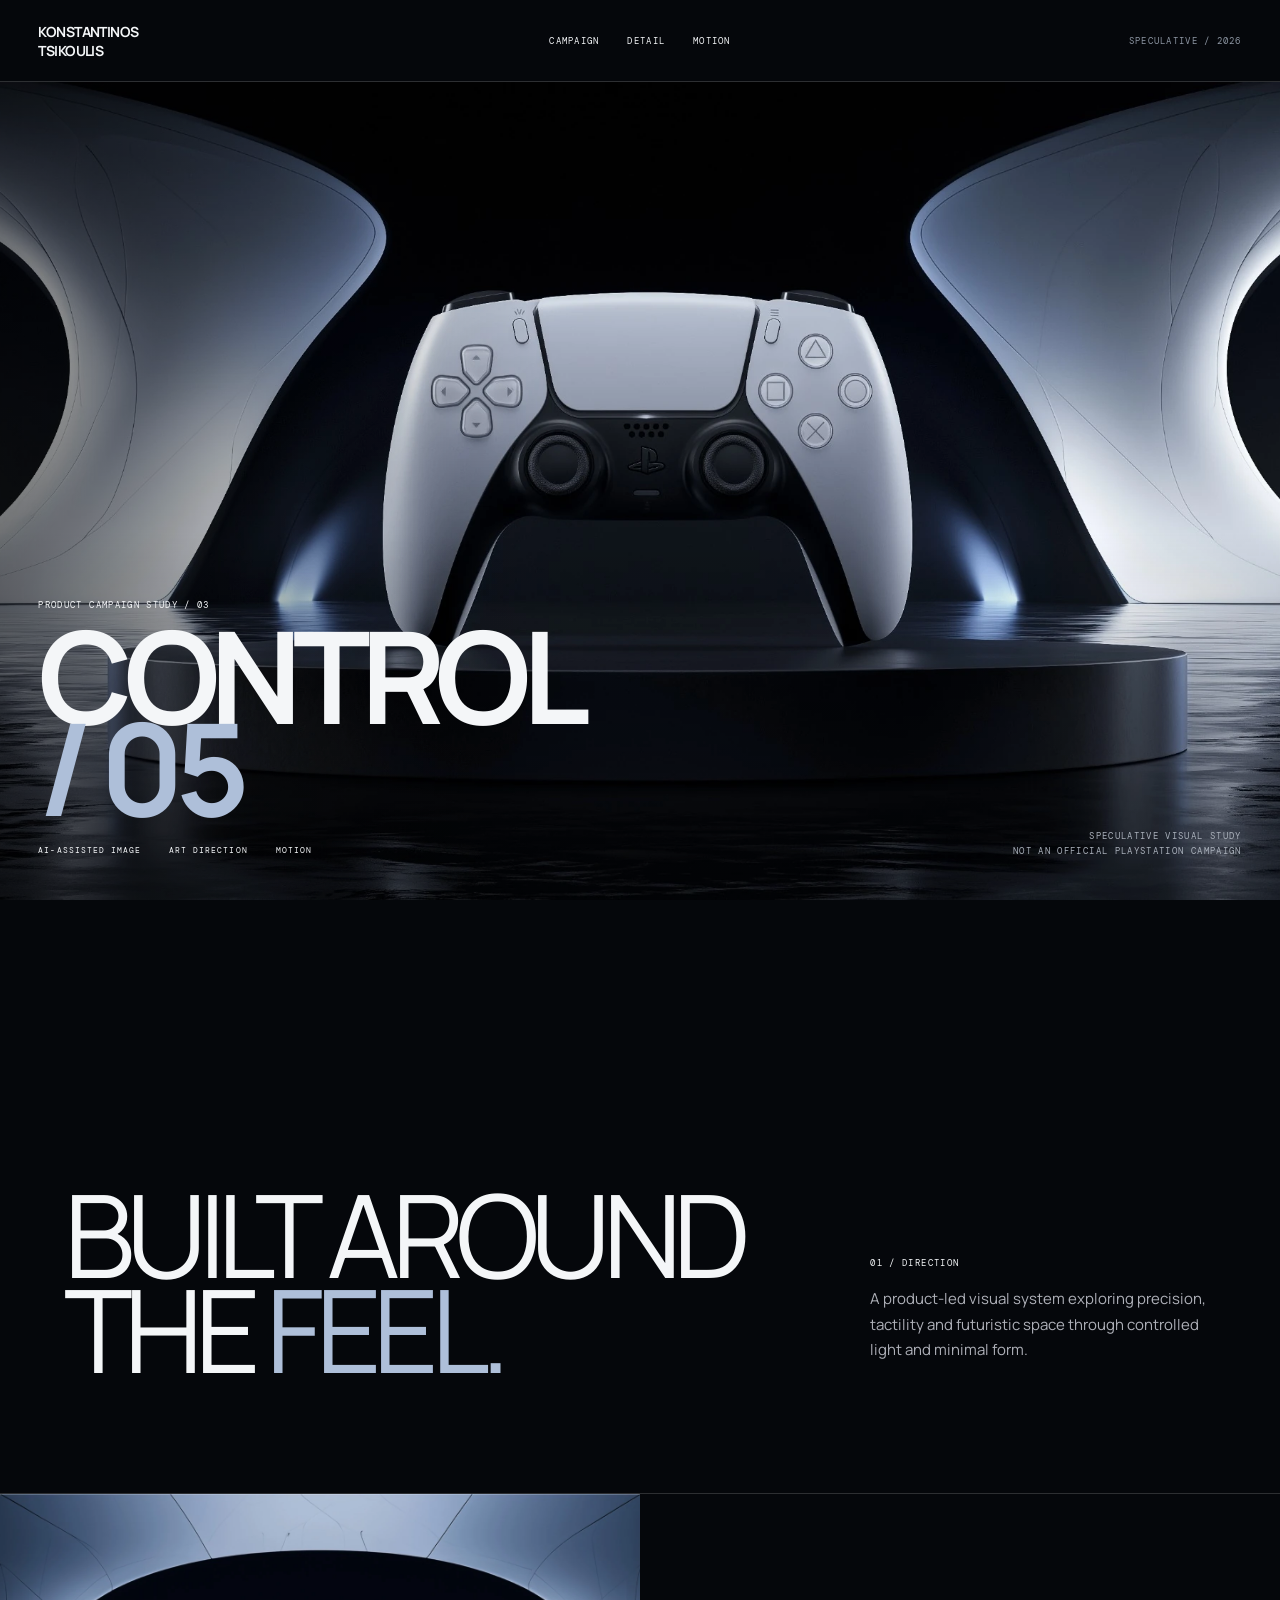
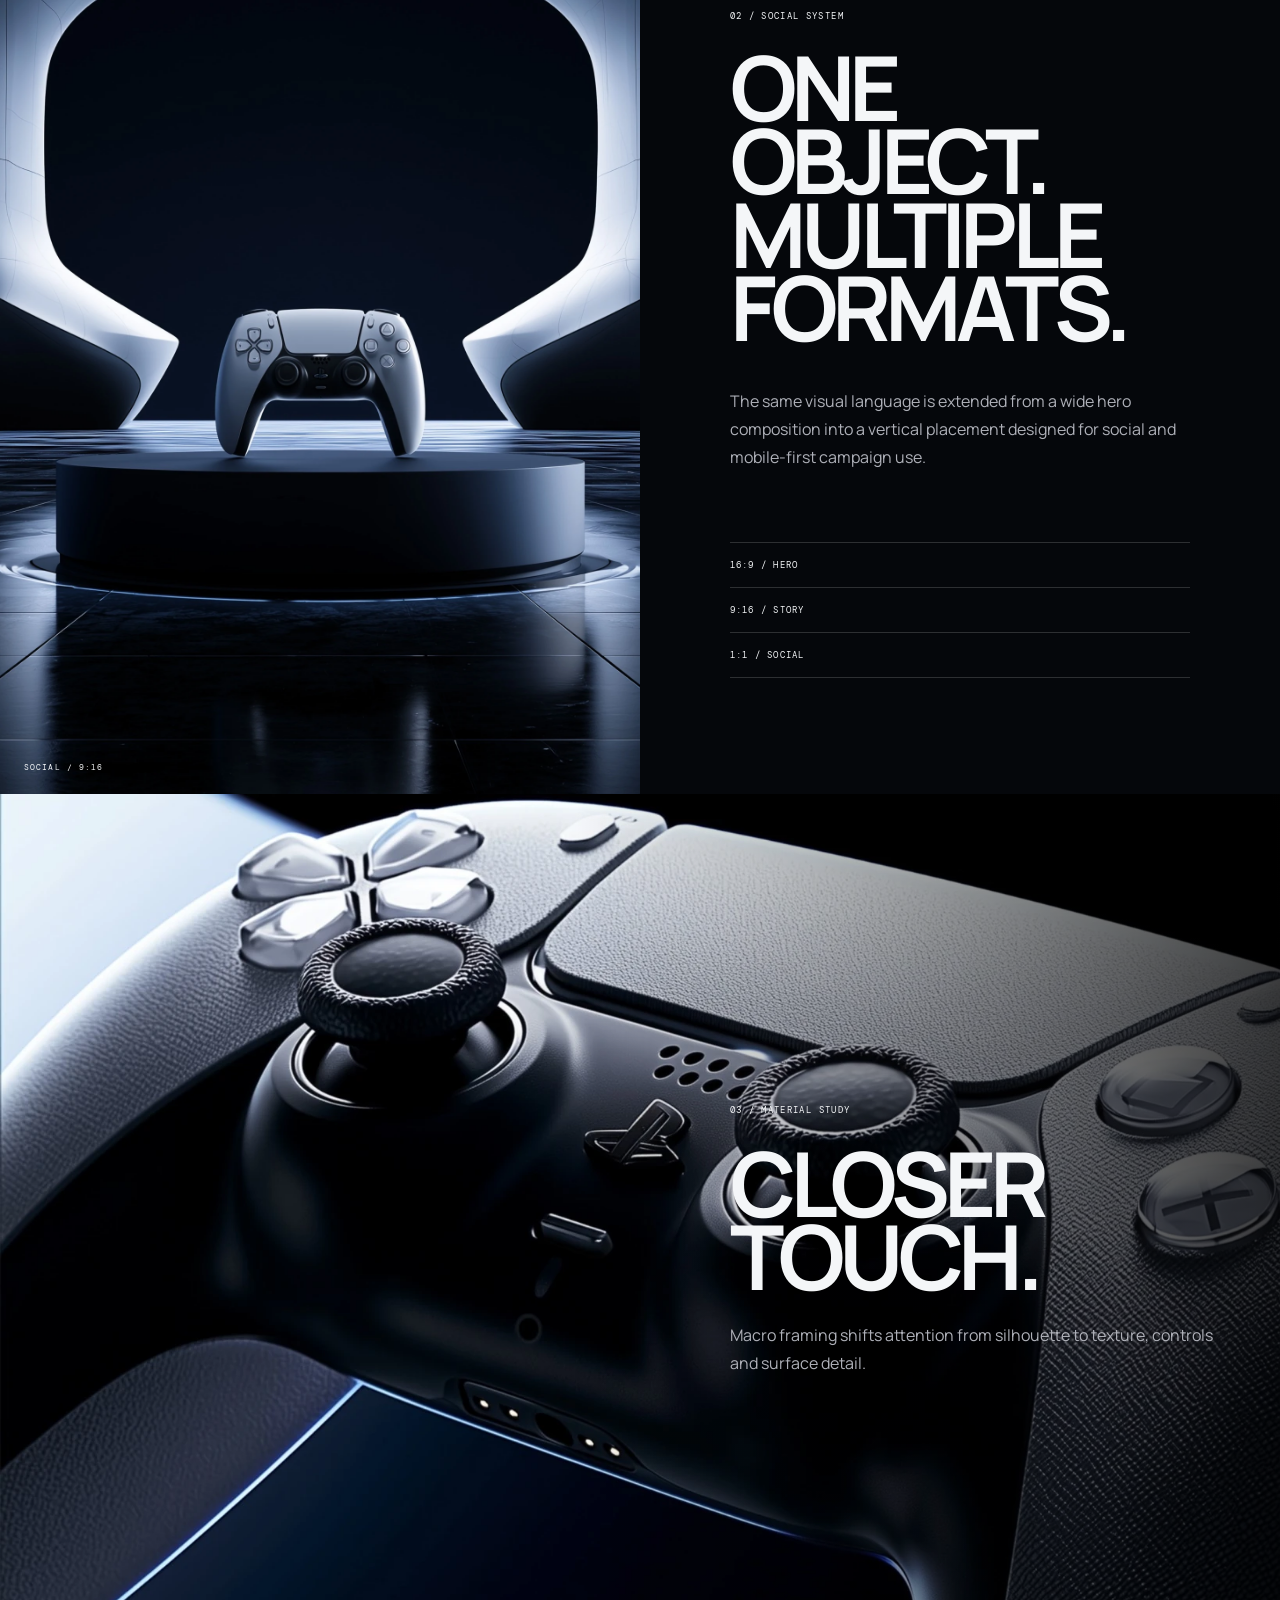
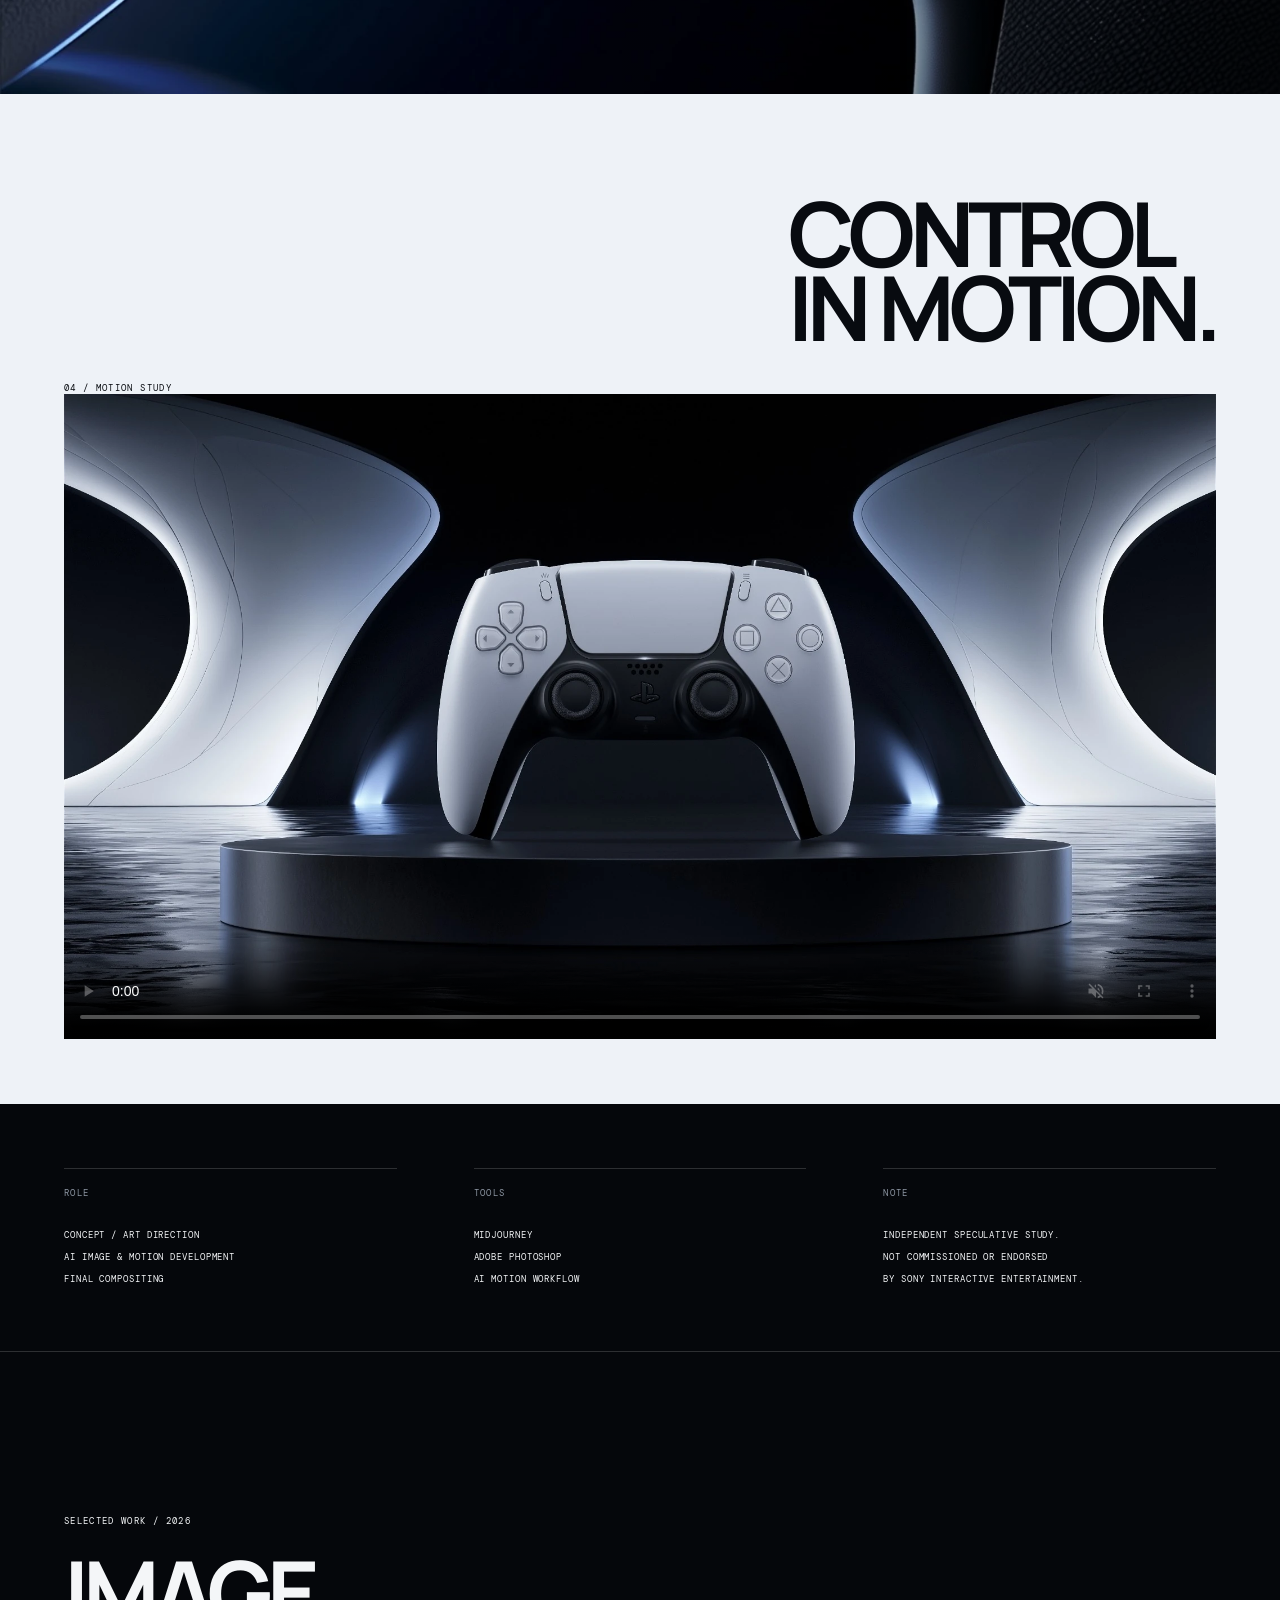
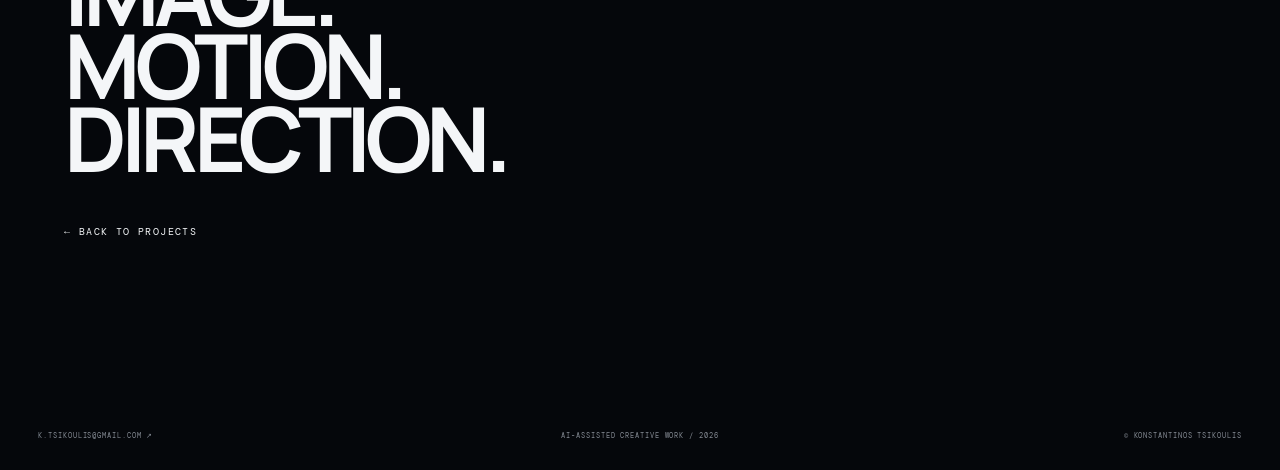
==== dualsense-concept/index.html @ a053d30a "Add files via upload" ====
<!doctype html><html lang="en"><head><meta charset="utf-8"><meta name="viewport" content="width=device-width,initial-scale=1"><title>CONTROL / 05 — Konstantinos Tsikoulis</title><meta name="description" content="CONTROL / 05 — speculative AI-assisted product campaign study by Konstantinos Tsikoulis."><meta name="theme-color" content="#05070b"><link rel="preconnect" href="https://fonts.googleapis.com"><link rel="preconnect" href="https://fonts.gstatic.com" crossorigin><link href="https://fonts.googleapis.com/css2?family=DM+Mono:wght@300;400;500&family=Manrope:wght@400;500;600;700&display=swap" rel="stylesheet"><link rel="stylesheet" href="style.css"></head><body>
<header><a class="brand" href="../"><b>KONSTANTINOS</b><b>TSIKOULIS</b></a><nav><a href="#campaign">CAMPAIGN</a><a href="#detail">DETAIL</a><a href="#motion">MOTION</a></nav><span>SPECULATIVE / 2026</span></header>
<main><section class="hero" id="campaign"><img src="assets/hero.webp" alt="Controller product campaign concept"><div class="shade"></div><div class="hero-copy"><p>PRODUCT CAMPAIGN STUDY / 03</p><h1>CONTROL<br><i>/ 05</i></h1><div class="hero-meta"><span>AI-ASSISTED IMAGE</span><span>ART DIRECTION</span><span>MOTION</span></div></div><div class="side-note">SPECULATIVE VISUAL STUDY<br>NOT AN OFFICIAL PLAYSTATION CAMPAIGN</div></section>
<section class="manifesto"><p>BUILT AROUND<br>THE <em>FEEL.</em></p><div><span>01 / DIRECTION</span><p>A product-led visual system exploring precision, tactility and futuristic space through controlled light and minimal form.</p></div></section>
<section class="split" id="detail"><div class="vertical"><img src="assets/vertical.webp" alt="Vertical controller campaign composition"><div class="label">SOCIAL / 9:16</div></div><div class="detail-copy"><span>02 / SOCIAL SYSTEM</span><h2>ONE OBJECT.<br>MULTIPLE<br>FORMATS.</h2><p>The same visual language is extended from a wide hero composition into a vertical placement designed for social and mobile-first campaign use.</p><div class="rules"><b>16:9 / HERO</b><b>9:16 / STORY</b><b>1:1 / SOCIAL</b></div></div></section>
<section class="macro"><img src="assets/macro.webp" alt="Macro controller detail"><div class="macro-copy"><span>03 / MATERIAL STUDY</span><h2>CLOSER<br>TOUCH.</h2><p>Macro framing shifts attention from silhouette to texture, controls and surface detail.</p></div></section>
<section class="motion" id="motion"><div class="motion-head"><span>04 / MOTION STUDY</span><h2>CONTROL<br>IN MOTION.</h2></div><video autoplay muted loop playsinline controls poster="assets/hero.webp"><source src="assets/motion.mp4" type="video/mp4"></video></section>
<section class="credits"><div><span>ROLE</span><b>CONCEPT / ART DIRECTION<br>AI IMAGE &amp; MOTION DEVELOPMENT<br>FINAL COMPOSITING</b></div><div><span>TOOLS</span><b>MIDJOURNEY<br>ADOBE PHOTOSHOP<br>AI MOTION WORKFLOW</b></div><div><span>NOTE</span><b>INDEPENDENT SPECULATIVE STUDY.<br>NOT COMMISSIONED OR ENDORSED<br>BY SONY INTERACTIVE ENTERTAINMENT.</b></div></section>
<section class="next"><span>SELECTED WORK / 2026</span><h2>IMAGE.<br>MOTION.<br>DIRECTION.</h2><a href="../">← BACK TO PROJECTS</a></section></main>
<footer><a href="mailto:k.tsikoulis@gmail.com">K.TSIKOULIS@GMAIL.COM ↗</a><span>AI-ASSISTED CREATIVE WORK / 2026</span><span>© KONSTANTINOS TSIKOULIS</span></footer></body></html>
---- dualsense-concept/style.css ----
:root{--bg:#05070b;--fg:#f4f6f8;--muted:#8d96a3;--line:rgba(255,255,255,.16);--mono:'DM Mono',monospace;--sans:'Manrope',sans-serif}*{box-sizing:border-box}html{scroll-behavior:smooth}body{margin:0;background:var(--bg);color:var(--fg);font-family:var(--sans)}a{color:inherit;text-decoration:none}img,video{display:block;width:100%}header{height:82px;padding:0 3vw;display:grid;grid-template-columns:1fr auto 1fr;align-items:center;border-bottom:1px solid var(--line);font:9px var(--mono);letter-spacing:.14em;position:relative;z-index:4}.brand{line-height:.86;font:700 14px var(--sans);letter-spacing:-.04em}.brand b{display:block}nav{display:flex;gap:28px}header>span{text-align:right;color:var(--muted)}.hero{height:calc(100svh - 82px);min-height:650px;position:relative;overflow:hidden}.hero>img{height:100%;object-fit:cover}.shade{position:absolute;inset:0;background:linear-gradient(90deg,rgba(0,0,0,.52),transparent 42%),linear-gradient(0deg,rgba(0,0,0,.36),transparent 45%)}.hero-copy{position:absolute;left:3vw;bottom:5vh}.hero-copy p,.side-note,.manifesto span,.detail-copy>span,.macro-copy span,.motion-head span,.credits span,.next span{font:9px var(--mono);letter-spacing:.15em}.hero-copy h1{font-size:clamp(78px,10vw,190px);line-height:.72;letter-spacing:-.075em;margin:18px 0 32px}.hero-copy h1 i{font-style:normal;color:#aebfd9}.hero-meta{display:flex;gap:28px;font:8px var(--mono);letter-spacing:.13em}.side-note{position:absolute;right:3vw;bottom:4.5vh;text-align:right;color:#aab1bb;line-height:1.7}.manifesto{min-height:66vh;padding:9vw 5vw;display:grid;grid-template-columns:1.4fr .6fr;align-items:end;border-bottom:1px solid var(--line)}.manifesto>p{font-size:clamp(62px,9vw,160px);line-height:.83;letter-spacing:-.075em;margin:0}.manifesto em{font-style:normal;color:#aebfd9}.manifesto>div{max-width:410px}.manifesto>div p{font-size:15px;line-height:1.7;color:#aeb0b8}.split{display:grid;grid-template-columns:1fr 1fr;min-height:100vh}.vertical{position:relative;background:#0c1017;overflow:hidden}.vertical img{height:100%;object-fit:cover}.label{position:absolute;left:24px;bottom:22px;font:8px var(--mono);letter-spacing:.14em}.detail-copy{padding:9vw 7vw;display:flex;flex-direction:column;justify-content:center}.detail-copy h2,.macro-copy h2,.motion-head h2,.next h2{font-size:clamp(58px,7vw,130px);line-height:.82;letter-spacing:-.065em;margin:28px 0}.detail-copy p,.macro-copy p{max-width:520px;color:#aeb0b8;line-height:1.75}.rules{margin-top:55px;border-top:1px solid var(--line);display:grid}.rules b{padding:16px 0;border-bottom:1px solid var(--line);font:9px var(--mono);letter-spacing:.14em}.macro{height:100svh;min-height:650px;position:relative;overflow:hidden}.macro img{height:100%;object-fit:cover}.macro:after{content:'';position:absolute;inset:0;background:linear-gradient(90deg,transparent 45%,rgba(0,0,0,.76))}.macro-copy{position:absolute;z-index:2;right:5vw;top:50%;transform:translateY(-50%);width:min(38vw,520px)}.motion{padding:8vw 5vw 5vw;background:#eef2f7;color:#080b10}.motion-head{display:flex;justify-content:space-between;align-items:end}.motion-head h2{margin:0 0 4vw}.motion video{max-height:78vh;object-fit:cover;background:#000}.credits{padding:5vw;display:grid;grid-template-columns:repeat(3,1fr);gap:6vw;border-bottom:1px solid var(--line)}.credits div{border-top:1px solid var(--line);padding-top:18px}.credits span{display:block;color:var(--muted);margin-bottom:22px}.credits b{font:9px/1.8 var(--mono);letter-spacing:.1em}.next{min-height:72vh;padding:8vw 5vw;display:flex;flex-direction:column;justify-content:center}.next h2{margin:28px 0 50px}.next a{font:10px var(--mono);letter-spacing:.14em}footer{height:70px;padding:0 3vw;display:grid;grid-template-columns:1fr auto 1fr;align-items:center;font:7px var(--mono);letter-spacing:.13em;color:#858b94}footer span:last-child{text-align:right}@media(max-width:800px){header{height:68px;padding:0 16px;grid-template-columns:1fr auto}nav{display:none}header>span{font-size:7px}.hero{height:calc(100svh - 68px);min-height:560px}.hero>img{object-position:center}.hero-copy{left:18px;bottom:28px}.hero-copy h1{font-size:22vw}.hero-meta{gap:12px;flex-wrap:wrap}.side-note{display:none}.manifesto{grid-template-columns:1fr;gap:60px;padding:90px 18px}.manifesto>p{font-size:17vw}.split{grid-template-columns:1fr}.vertical{height:100svh}.detail-copy{padding:90px 20px}.macro{height:85svh}.macro:after{background:linear-gradient(0deg,rgba(0,0,0,.8),transparent 65%)}.macro-copy{left:20px;right:20px;top:auto;bottom:35px;transform:none;width:auto}.motion{padding:80px 16px 40px}.motion-head{display:block}.credits{grid-template-columns:1fr;padding:70px 20px;gap:50px}.next{padding:90px 20px}.next h2{font-size:17vw}footer{height:auto;padding:22px 16px;grid-template-columns:1fr;gap:10px}footer span:last-child{text-align:left}}
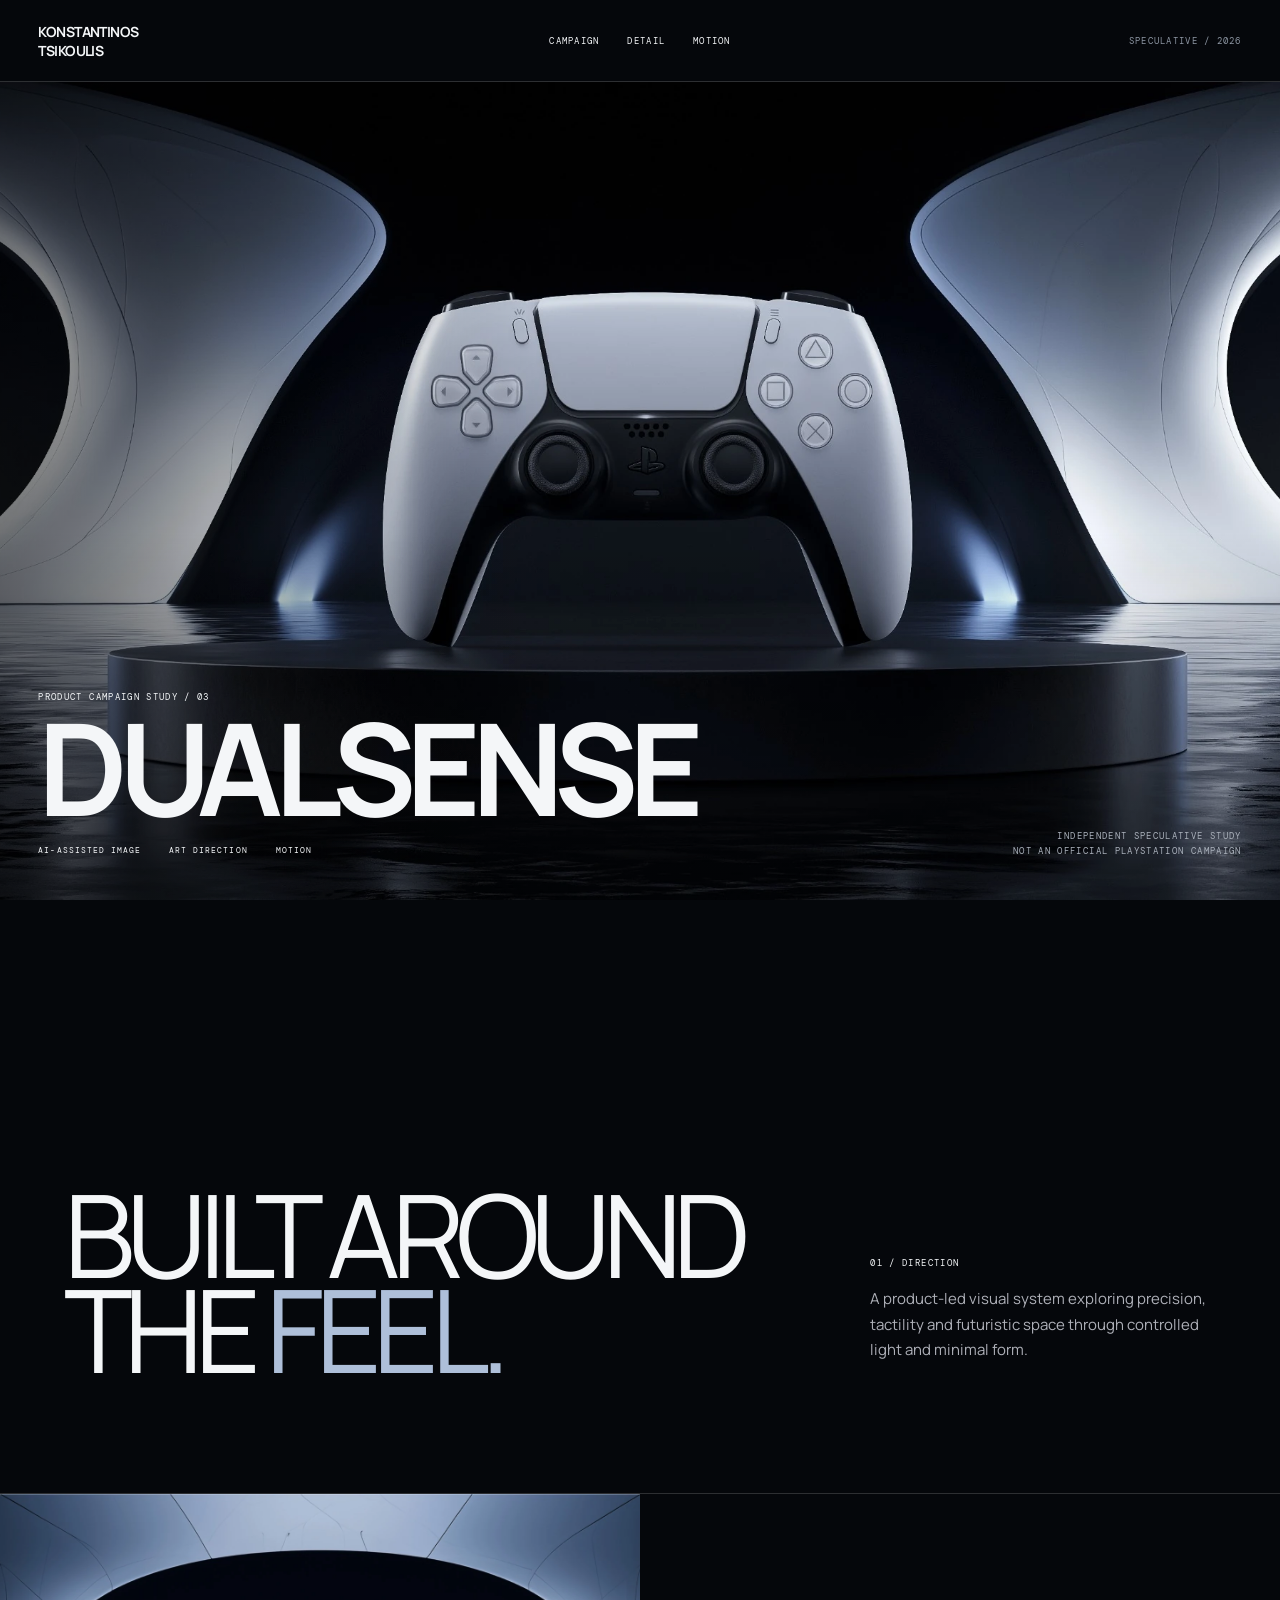
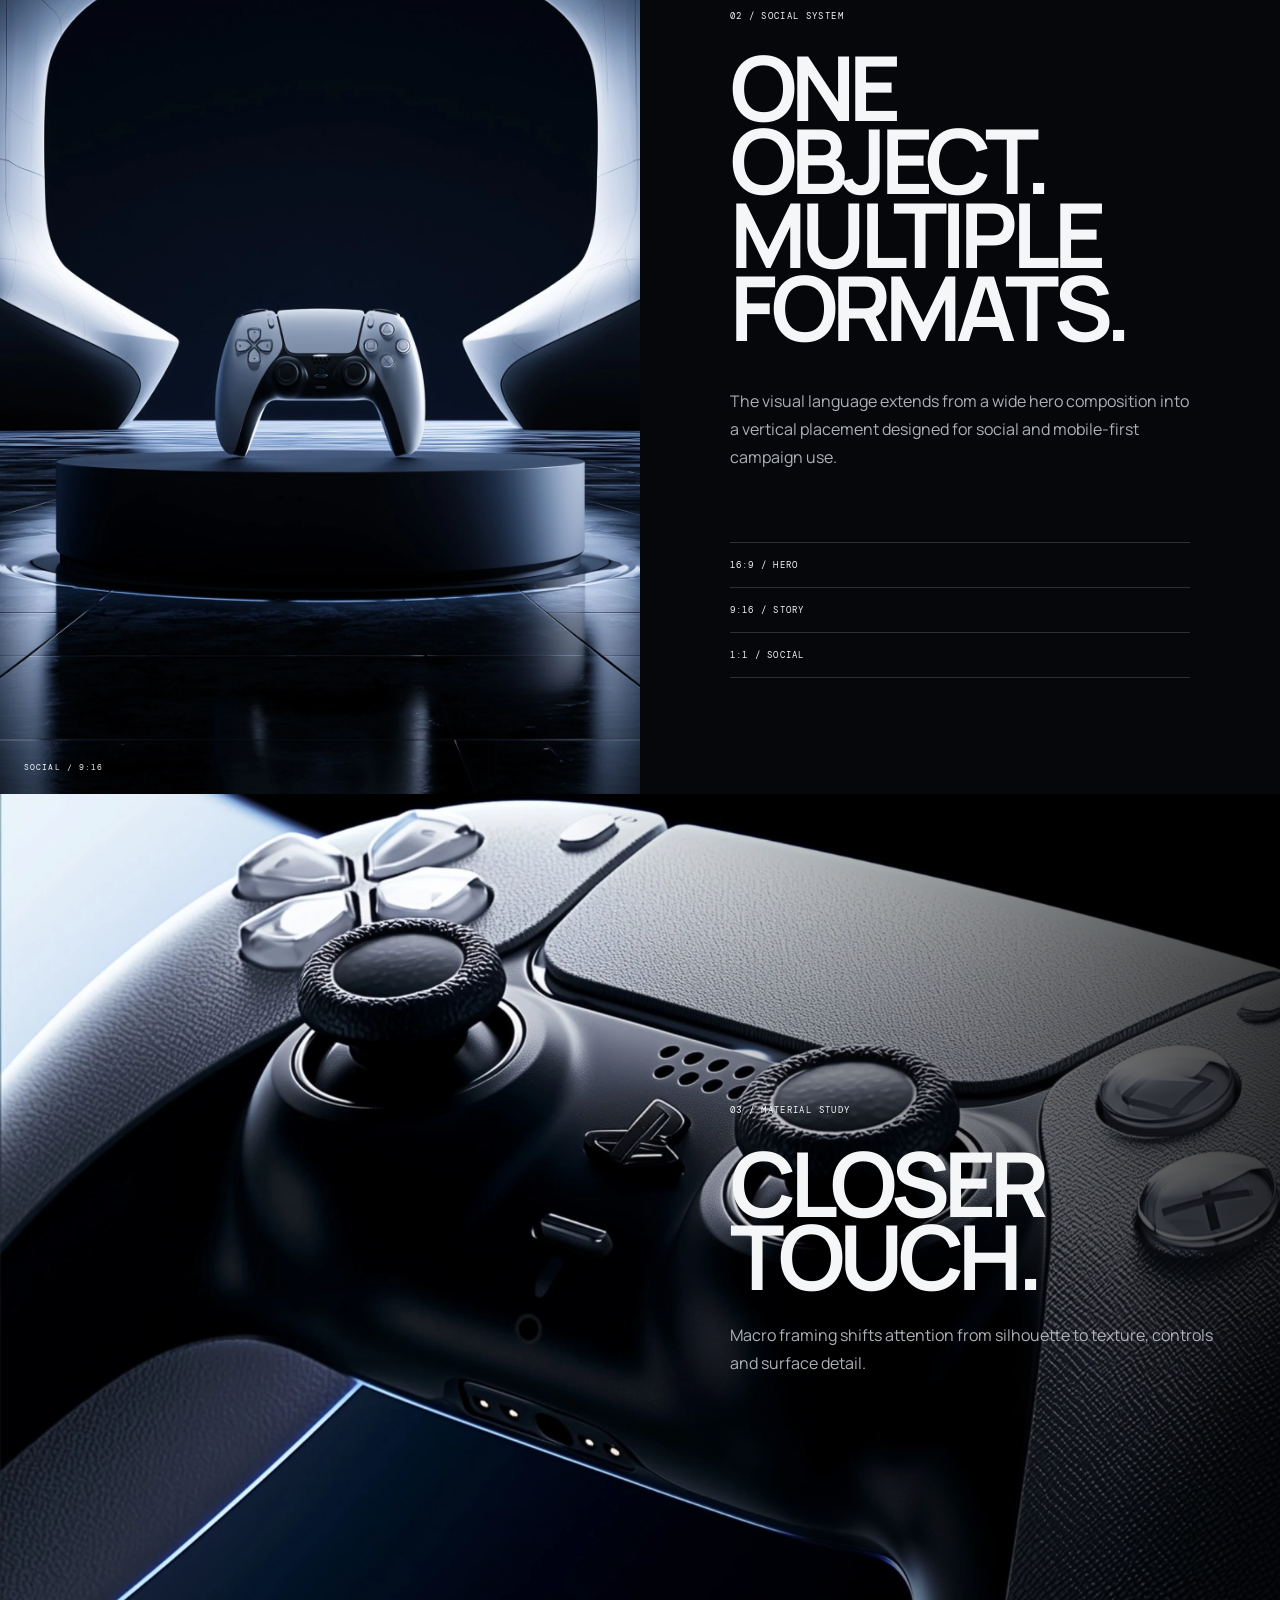
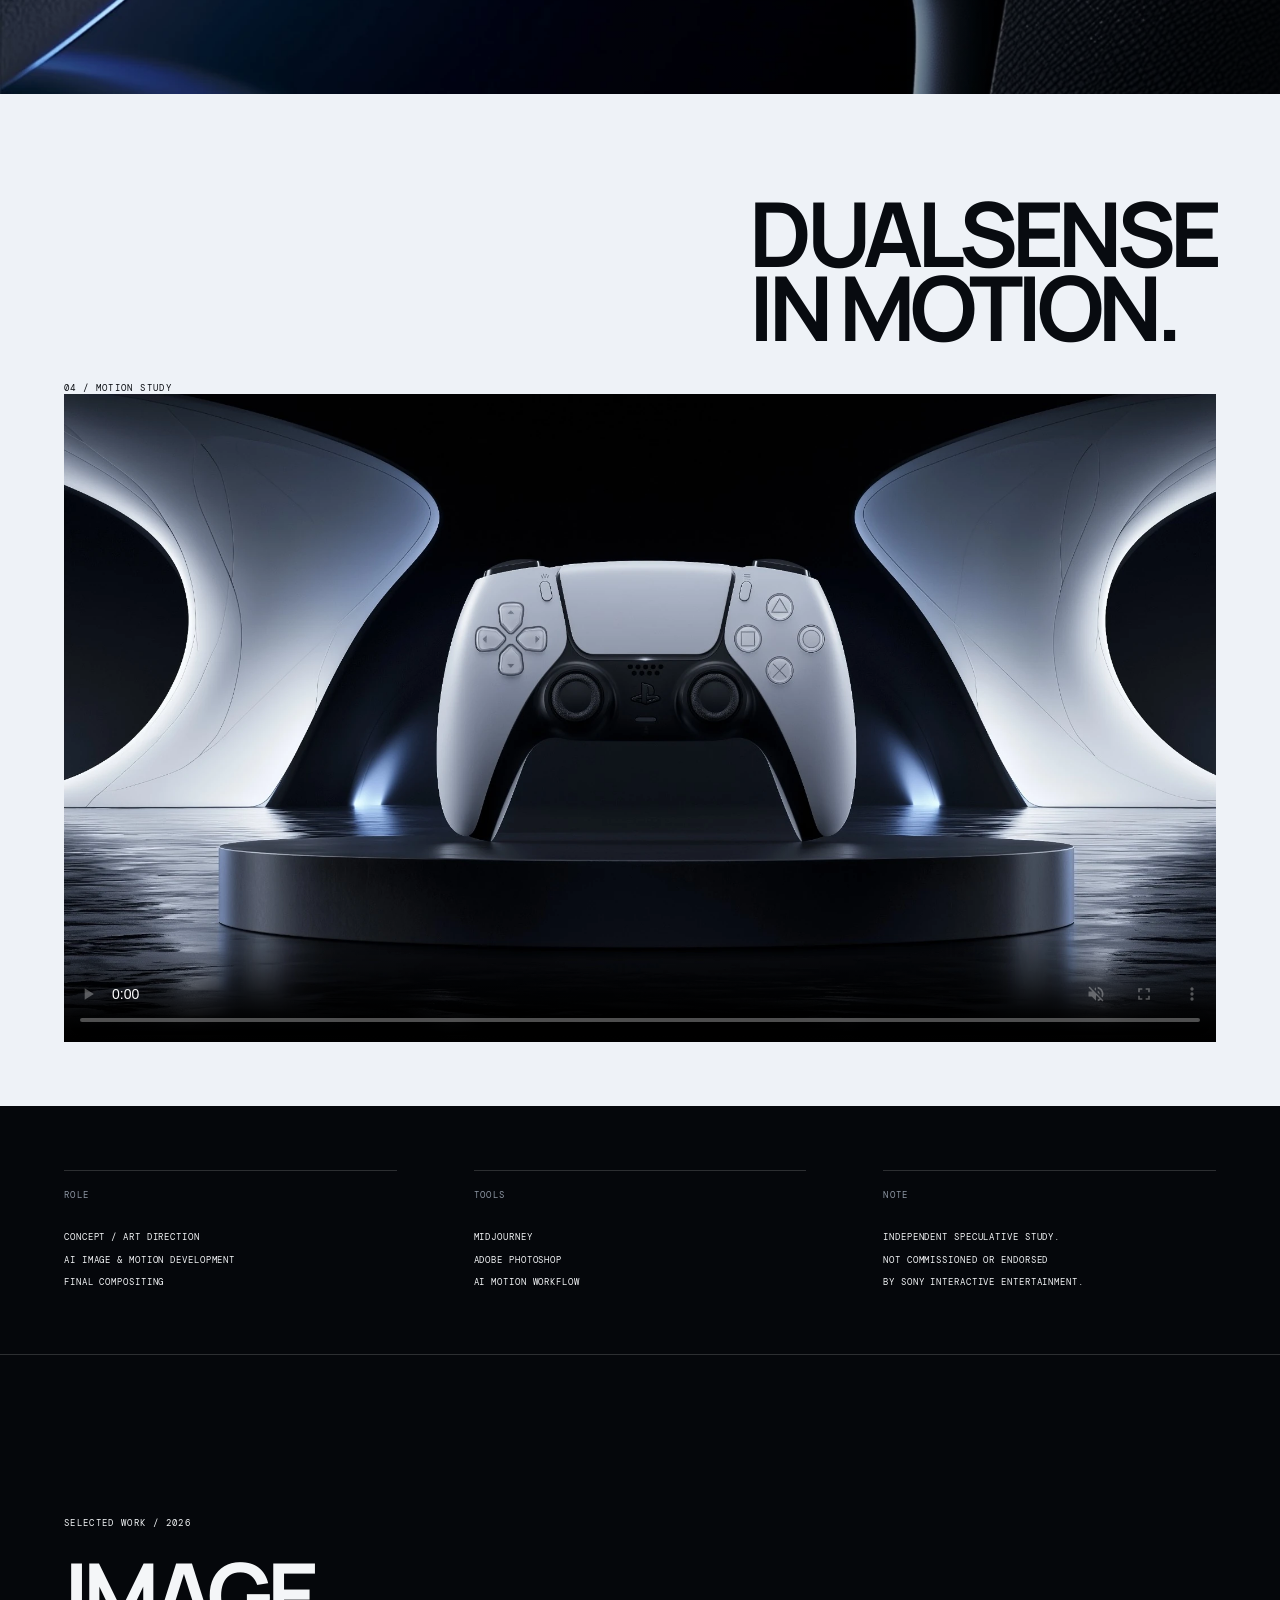
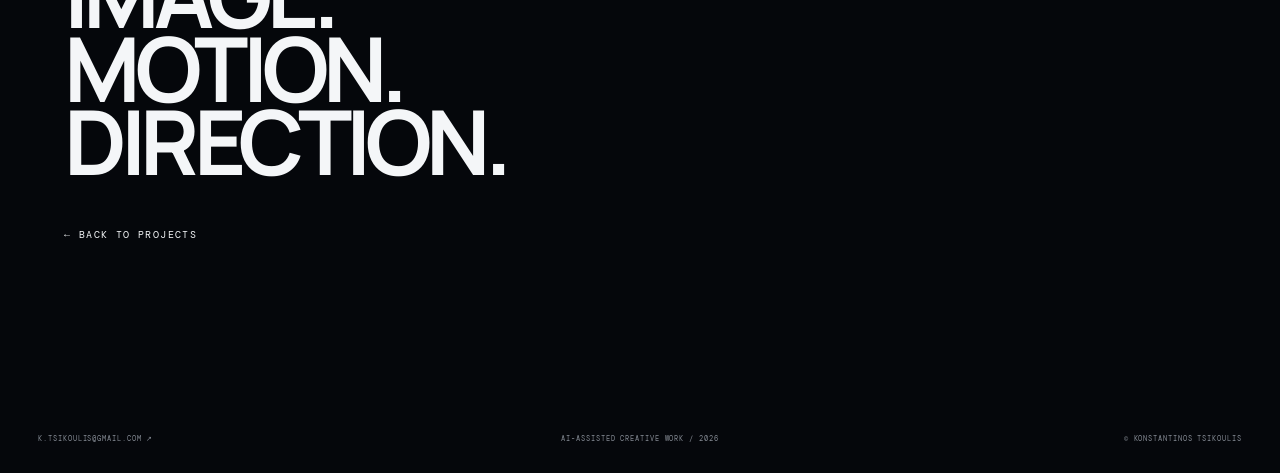
==== commit 46039e41: "Add files via upload" ====
--- a/dualsense-concept/index.html
+++ b/dualsense-concept/index.html
@@ -1,10 +1,10 @@
-<!doctype html><html lang="en"><head><meta charset="utf-8"><meta name="viewport" content="width=device-width,initial-scale=1"><title>CONTROL / 05 — Konstantinos Tsikoulis</title><meta name="description" content="CONTROL / 05 — speculative AI-assisted product campaign study by Konstantinos Tsikoulis."><meta name="theme-color" content="#05070b"><link rel="preconnect" href="https://fonts.googleapis.com"><link rel="preconnect" href="https://fonts.gstatic.com" crossorigin><link href="https://fonts.googleapis.com/css2?family=DM+Mono:wght@300;400;500&family=Manrope:wght@400;500;600;700&display=swap" rel="stylesheet"><link rel="stylesheet" href="style.css"></head><body>
+<!doctype html><html lang="en"><head><meta charset="utf-8"><meta name="viewport" content="width=device-width,initial-scale=1,viewport-fit=cover"><title>DUALSENSE — Konstantinos Tsikoulis</title><meta name="description" content="DUALSENSE — independent speculative AI-assisted product campaign study by Konstantinos Tsikoulis."><meta name="theme-color" content="#05070b"><link rel="preconnect" href="https://fonts.googleapis.com"><link rel="preconnect" href="https://fonts.gstatic.com" crossorigin><link href="https://fonts.googleapis.com/css2?family=DM+Mono:wght@300;400;500&family=Manrope:wght@400;500;600;700&display=swap" rel="stylesheet"><link rel="stylesheet" href="style.css"></head><body>
 <header><a class="brand" href="../"><b>KONSTANTINOS</b><b>TSIKOULIS</b></a><nav><a href="#campaign">CAMPAIGN</a><a href="#detail">DETAIL</a><a href="#motion">MOTION</a></nav><span>SPECULATIVE / 2026</span></header>
-<main><section class="hero" id="campaign"><img src="assets/hero.webp" alt="Controller product campaign concept"><div class="shade"></div><div class="hero-copy"><p>PRODUCT CAMPAIGN STUDY / 03</p><h1>CONTROL<br><i>/ 05</i></h1><div class="hero-meta"><span>AI-ASSISTED IMAGE</span><span>ART DIRECTION</span><span>MOTION</span></div></div><div class="side-note">SPECULATIVE VISUAL STUDY<br>NOT AN OFFICIAL PLAYSTATION CAMPAIGN</div></section>
+<main><section class="hero" id="campaign"><img src="assets/hero.webp" alt="DualSense speculative product campaign concept"><div class="shade"></div><div class="hero-copy"><p>PRODUCT CAMPAIGN STUDY / 03</p><h1>DUAL<br class="mobile-break">SENSE</h1><div class="hero-meta"><span>AI-ASSISTED IMAGE</span><span>ART DIRECTION</span><span>MOTION</span></div></div><div class="side-note">INDEPENDENT SPECULATIVE STUDY<br>NOT AN OFFICIAL PLAYSTATION CAMPAIGN</div></section>
 <section class="manifesto"><p>BUILT AROUND<br>THE <em>FEEL.</em></p><div><span>01 / DIRECTION</span><p>A product-led visual system exploring precision, tactility and futuristic space through controlled light and minimal form.</p></div></section>
-<section class="split" id="detail"><div class="vertical"><img src="assets/vertical.webp" alt="Vertical controller campaign composition"><div class="label">SOCIAL / 9:16</div></div><div class="detail-copy"><span>02 / SOCIAL SYSTEM</span><h2>ONE OBJECT.<br>MULTIPLE<br>FORMATS.</h2><p>The same visual language is extended from a wide hero composition into a vertical placement designed for social and mobile-first campaign use.</p><div class="rules"><b>16:9 / HERO</b><b>9:16 / STORY</b><b>1:1 / SOCIAL</b></div></div></section>
-<section class="macro"><img src="assets/macro.webp" alt="Macro controller detail"><div class="macro-copy"><span>03 / MATERIAL STUDY</span><h2>CLOSER<br>TOUCH.</h2><p>Macro framing shifts attention from silhouette to texture, controls and surface detail.</p></div></section>
-<section class="motion" id="motion"><div class="motion-head"><span>04 / MOTION STUDY</span><h2>CONTROL<br>IN MOTION.</h2></div><video autoplay muted loop playsinline controls poster="assets/hero.webp"><source src="assets/motion.mp4" type="video/mp4"></video></section>
+<section class="split" id="detail"><div class="vertical"><img src="assets/vertical.webp" alt="Vertical DualSense campaign composition"><div class="label">SOCIAL / 9:16</div></div><div class="detail-copy"><span>02 / SOCIAL SYSTEM</span><h2>ONE OBJECT.<br>MULTIPLE<br>FORMATS.</h2><p>The visual language extends from a wide hero composition into a vertical placement designed for social and mobile-first campaign use.</p><div class="rules"><b>16:9 / HERO</b><b>9:16 / STORY</b><b>1:1 / SOCIAL</b></div></div></section>
+<section class="macro"><img src="assets/macro.webp" alt="DualSense macro detail study"><div class="macro-copy"><span>03 / MATERIAL STUDY</span><h2>CLOSER<br>TOUCH.</h2><p>Macro framing shifts attention from silhouette to texture, controls and surface detail.</p></div></section>
+<section class="motion" id="motion"><div class="motion-head"><span>04 / MOTION STUDY</span><h2>DUALSENSE<br>IN MOTION.</h2></div><div class="video-frame"><video autoplay muted loop playsinline controls poster="assets/hero.webp"><source src="assets/motion.mp4" type="video/mp4"></video></div></section>
 <section class="credits"><div><span>ROLE</span><b>CONCEPT / ART DIRECTION<br>AI IMAGE &amp; MOTION DEVELOPMENT<br>FINAL COMPOSITING</b></div><div><span>TOOLS</span><b>MIDJOURNEY<br>ADOBE PHOTOSHOP<br>AI MOTION WORKFLOW</b></div><div><span>NOTE</span><b>INDEPENDENT SPECULATIVE STUDY.<br>NOT COMMISSIONED OR ENDORSED<br>BY SONY INTERACTIVE ENTERTAINMENT.</b></div></section>
 <section class="next"><span>SELECTED WORK / 2026</span><h2>IMAGE.<br>MOTION.<br>DIRECTION.</h2><a href="../">← BACK TO PROJECTS</a></section></main>
 <footer><a href="mailto:k.tsikoulis@gmail.com">K.TSIKOULIS@GMAIL.COM ↗</a><span>AI-ASSISTED CREATIVE WORK / 2026</span><span>© KONSTANTINOS TSIKOULIS</span></footer></body></html>
--- a/dualsense-concept/style.css
+++ b/dualsense-concept/style.css
@@ -1 +1,8 @@
 :root{--bg:#05070b;--fg:#f4f6f8;--muted:#8d96a3;--line:rgba(255,255,255,.16);--mono:'DM Mono',monospace;--sans:'Manrope',sans-serif}*{box-sizing:border-box}html{scroll-behavior:smooth}body{margin:0;background:var(--bg);color:var(--fg);font-family:var(--sans)}a{color:inherit;text-decoration:none}img,video{display:block;width:100%}header{height:82px;padding:0 3vw;display:grid;grid-template-columns:1fr auto 1fr;align-items:center;border-bottom:1px solid var(--line);font:9px var(--mono);letter-spacing:.14em;position:relative;z-index:4}.brand{line-height:.86;font:700 14px var(--sans);letter-spacing:-.04em}.brand b{display:block}nav{display:flex;gap:28px}header>span{text-align:right;color:var(--muted)}.hero{height:calc(100svh - 82px);min-height:650px;position:relative;overflow:hidden}.hero>img{height:100%;object-fit:cover}.shade{position:absolute;inset:0;background:linear-gradient(90deg,rgba(0,0,0,.52),transparent 42%),linear-gradient(0deg,rgba(0,0,0,.36),transparent 45%)}.hero-copy{position:absolute;left:3vw;bottom:5vh}.hero-copy p,.side-note,.manifesto span,.detail-copy>span,.macro-copy span,.motion-head span,.credits span,.next span{font:9px var(--mono);letter-spacing:.15em}.hero-copy h1{font-size:clamp(78px,10vw,190px);line-height:.72;letter-spacing:-.075em;margin:18px 0 32px}.hero-copy h1 i{font-style:normal;color:#aebfd9}.hero-meta{display:flex;gap:28px;font:8px var(--mono);letter-spacing:.13em}.side-note{position:absolute;right:3vw;bottom:4.5vh;text-align:right;color:#aab1bb;line-height:1.7}.manifesto{min-height:66vh;padding:9vw 5vw;display:grid;grid-template-columns:1.4fr .6fr;align-items:end;border-bottom:1px solid var(--line)}.manifesto>p{font-size:clamp(62px,9vw,160px);line-height:.83;letter-spacing:-.075em;margin:0}.manifesto em{font-style:normal;color:#aebfd9}.manifesto>div{max-width:410px}.manifesto>div p{font-size:15px;line-height:1.7;color:#aeb0b8}.split{display:grid;grid-template-columns:1fr 1fr;min-height:100vh}.vertical{position:relative;background:#0c1017;overflow:hidden}.vertical img{height:100%;object-fit:cover}.label{position:absolute;left:24px;bottom:22px;font:8px var(--mono);letter-spacing:.14em}.detail-copy{padding:9vw 7vw;display:flex;flex-direction:column;justify-content:center}.detail-copy h2,.macro-copy h2,.motion-head h2,.next h2{font-size:clamp(58px,7vw,130px);line-height:.82;letter-spacing:-.065em;margin:28px 0}.detail-copy p,.macro-copy p{max-width:520px;color:#aeb0b8;line-height:1.75}.rules{margin-top:55px;border-top:1px solid var(--line);display:grid}.rules b{padding:16px 0;border-bottom:1px solid var(--line);font:9px var(--mono);letter-spacing:.14em}.macro{height:100svh;min-height:650px;position:relative;overflow:hidden}.macro img{height:100%;object-fit:cover}.macro:after{content:'';position:absolute;inset:0;background:linear-gradient(90deg,transparent 45%,rgba(0,0,0,.76))}.macro-copy{position:absolute;z-index:2;right:5vw;top:50%;transform:translateY(-50%);width:min(38vw,520px)}.motion{padding:8vw 5vw 5vw;background:#eef2f7;color:#080b10}.motion-head{display:flex;justify-content:space-between;align-items:end}.motion-head h2{margin:0 0 4vw}.motion video{max-height:78vh;object-fit:cover;background:#000}.credits{padding:5vw;display:grid;grid-template-columns:repeat(3,1fr);gap:6vw;border-bottom:1px solid var(--line)}.credits div{border-top:1px solid var(--line);padding-top:18px}.credits span{display:block;color:var(--muted);margin-bottom:22px}.credits b{font:9px/1.8 var(--mono);letter-spacing:.1em}.next{min-height:72vh;padding:8vw 5vw;display:flex;flex-direction:column;justify-content:center}.next h2{margin:28px 0 50px}.next a{font:10px var(--mono);letter-spacing:.14em}footer{height:70px;padding:0 3vw;display:grid;grid-template-columns:1fr auto 1fr;align-items:center;font:7px var(--mono);letter-spacing:.13em;color:#858b94}footer span:last-child{text-align:right}@media(max-width:800px){header{height:68px;padding:0 16px;grid-template-columns:1fr auto}nav{display:none}header>span{font-size:7px}.hero{height:calc(100svh - 68px);min-height:560px}.hero>img{object-position:center}.hero-copy{left:18px;bottom:28px}.hero-copy h1{font-size:22vw}.hero-meta{gap:12px;flex-wrap:wrap}.side-note{display:none}.manifesto{grid-template-columns:1fr;gap:60px;padding:90px 18px}.manifesto>p{font-size:17vw}.split{grid-template-columns:1fr}.vertical{height:100svh}.detail-copy{padding:90px 20px}.macro{height:85svh}.macro:after{background:linear-gradient(0deg,rgba(0,0,0,.8),transparent 65%)}.macro-copy{left:20px;right:20px;top:auto;bottom:35px;transform:none;width:auto}.motion{padding:80px 16px 40px}.motion-head{display:block}.credits{grid-template-columns:1fr;padding:70px 20px;gap:50px}.next{padding:90px 20px}.next h2{font-size:17vw}footer{height:auto;padding:22px 16px;grid-template-columns:1fr;gap:10px}footer span:last-child{text-align:left}}
+
+/* Responsive refinement — desktop / tablet / mobile */
+.mobile-break{display:none}.video-frame{overflow:hidden;background:#000}.video-frame video{width:100%;height:auto;aspect-ratio:16/9;object-fit:cover}
+@media (min-width:801px) and (max-width:1180px){header{height:74px;padding:0 28px}.hero{height:clamp(650px,78svh,900px);min-height:0}.hero-copy{left:32px;bottom:42px}.hero-copy h1{font-size:clamp(92px,12vw,145px);line-height:.75}.side-note{right:28px;bottom:34px}.manifesto{min-height:auto;padding:110px 42px;grid-template-columns:1.15fr .85fr;gap:60px}.manifesto>p{font-size:clamp(72px,9.5vw,112px)}.split{min-height:0;grid-template-columns:48% 52%}.vertical{min-height:760px}.detail-copy{padding:80px 52px}.detail-copy h2,.macro-copy h2,.motion-head h2,.next h2{font-size:clamp(62px,7.4vw,94px)}.macro{height:72svh;min-height:620px}.macro-copy{width:42vw;right:4vw}.motion{padding:90px 42px 48px}.credits{padding:60px 42px;gap:40px}.next{min-height:620px;padding:100px 42px}footer{padding:0 28px}}
+@media (max-width:800px){body{overflow-x:hidden}header{position:relative;height:64px;padding:0 16px}.brand{font-size:12px}header>span{max-width:92px;line-height:1.4}.hero{height:78svh;min-height:520px;max-height:760px}.hero>img{object-position:center center}.shade{background:linear-gradient(0deg,rgba(0,0,0,.62),transparent 58%)}.hero-copy{left:18px;right:18px;bottom:24px}.hero-copy p{font-size:7px}.hero-copy h1{font-size:clamp(64px,20vw,112px);line-height:.76;letter-spacing:-.07em;margin:14px 0 24px}.mobile-break{display:block}.hero-meta{font-size:7px;gap:8px 14px}.manifesto{min-height:0;padding:76px 18px 84px;gap:48px}.manifesto>p{font-size:clamp(54px,16vw,90px);line-height:.86}.manifesto>div{max-width:100%}.manifesto>div p{font-size:14px}.split{min-height:0}.vertical{height:min(120vw,720px);min-height:520px}.vertical img{object-position:center}.detail-copy{padding:78px 18px 88px}.detail-copy h2,.macro-copy h2,.motion-head h2,.next h2{font-size:clamp(52px,15vw,86px);line-height:.84}.detail-copy p,.macro-copy p{font-size:14px}.rules{margin-top:38px}.macro{height:72svh;min-height:560px;max-height:760px}.macro img{object-position:54% center}.macro-copy{bottom:28px}.motion{padding:72px 14px 34px}.motion-head h2{margin:18px 0 34px}.video-frame{margin:0 -14px}.video-frame video{aspect-ratio:16/10}.credits{padding:66px 18px;gap:42px}.credits b{font-size:8px}.next{min-height:580px;padding:80px 18px}.next h2{margin:24px 0 42px}footer{padding:24px 16px 28px}}
+@media (max-width:420px){.hero{height:72svh;min-height:500px}.hero-copy h1{font-size:19vw}.manifesto{padding-top:68px}.vertical{height:132vw;min-height:500px}.detail-copy h2,.macro-copy h2,.motion-head h2,.next h2{font-size:14.5vw}.macro{min-height:520px}.motion{padding-top:62px}.credits{padding-top:58px}.next{min-height:520px}}
+@media (max-height:560px) and (orientation:landscape){header{height:54px}.hero{height:calc(100svh - 54px);min-height:420px}.hero-copy h1{font-size:16vh}.manifesto{padding:70px 28px}.vertical{height:100svh;min-height:480px}.macro{height:100svh;min-height:480px}}
